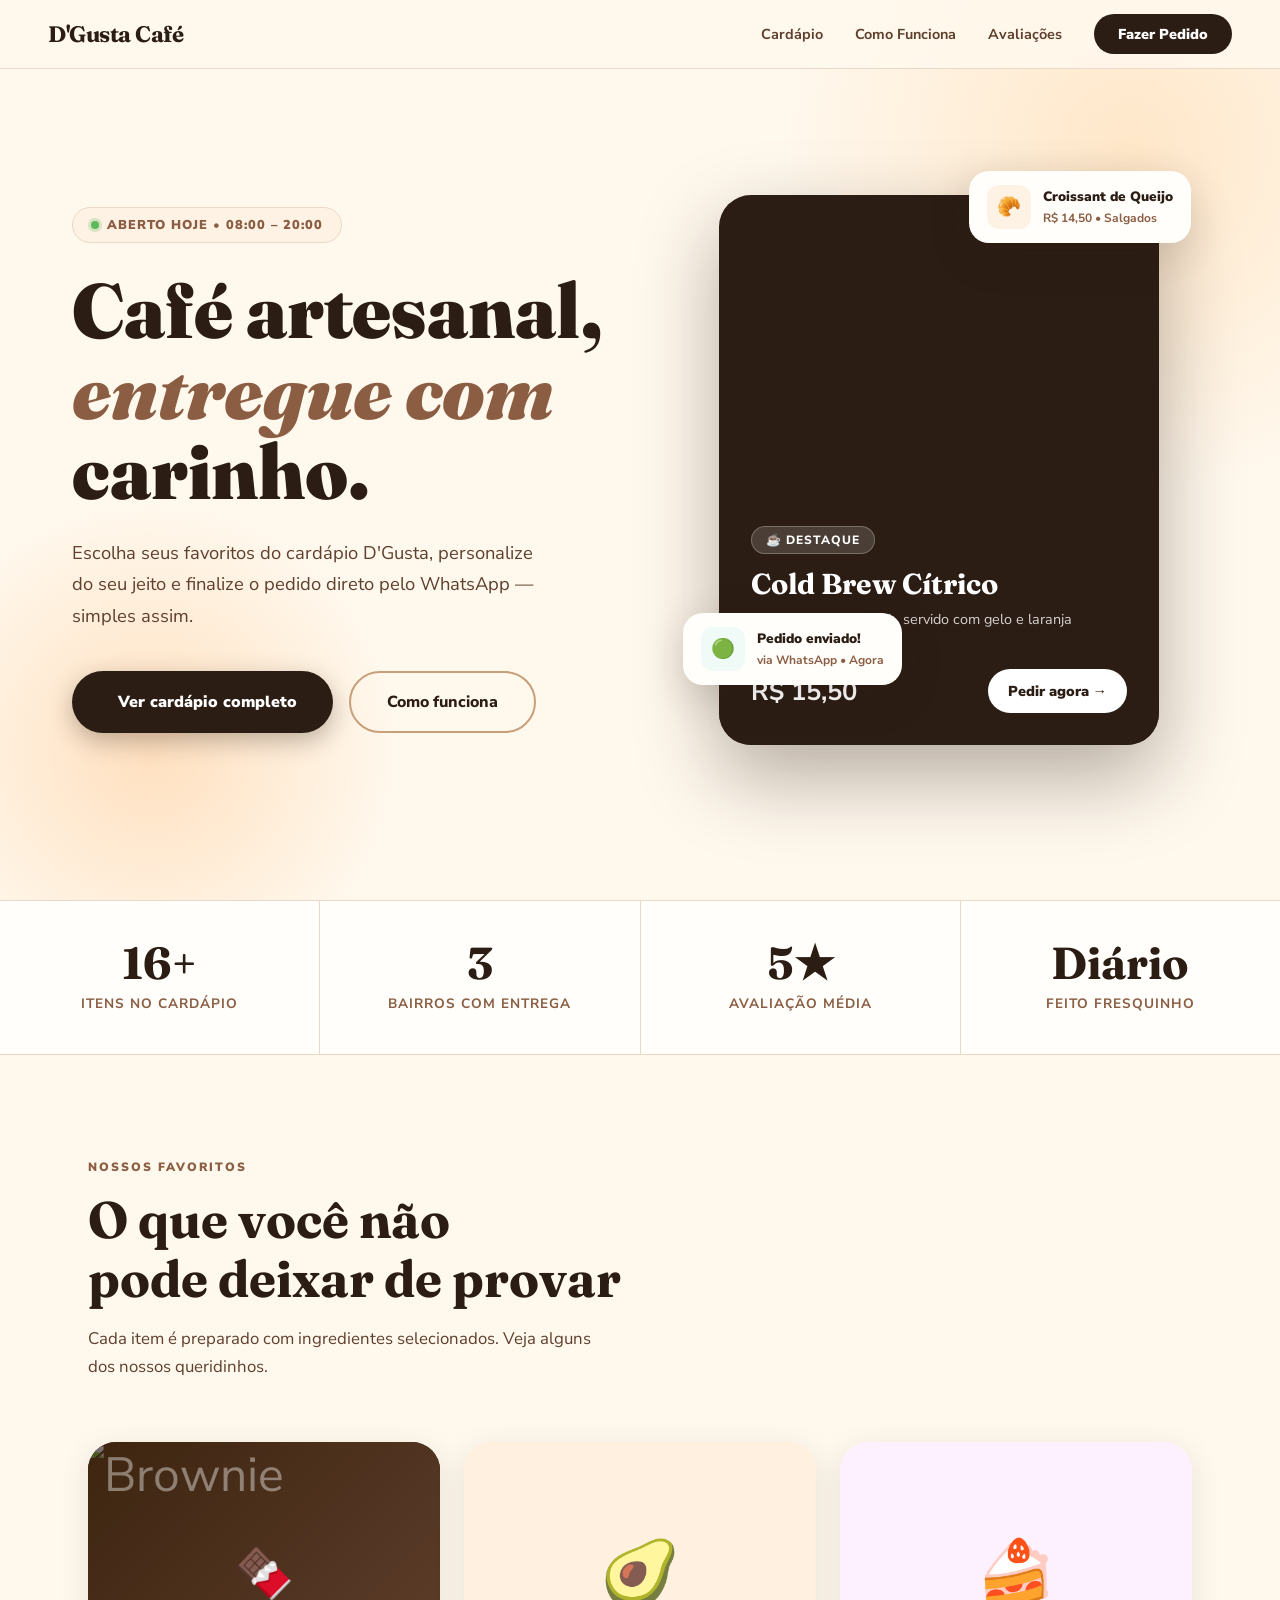
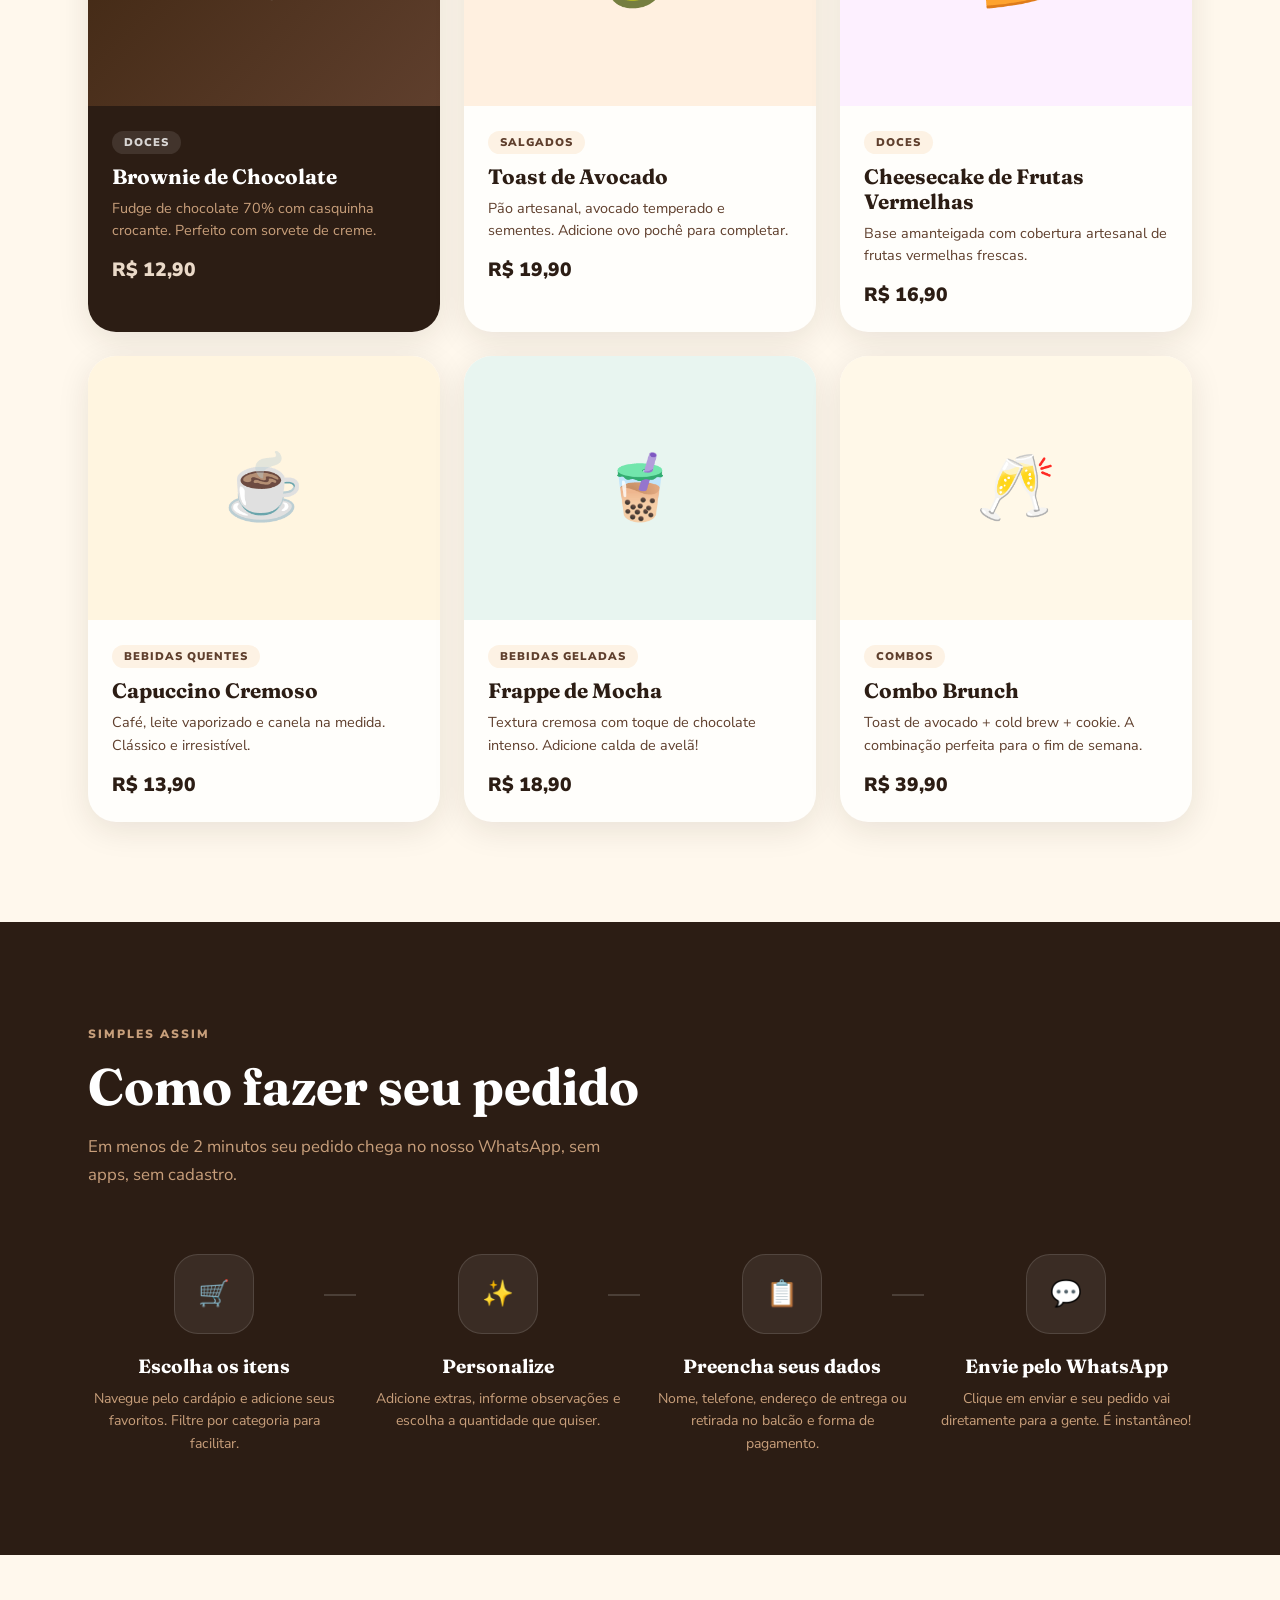
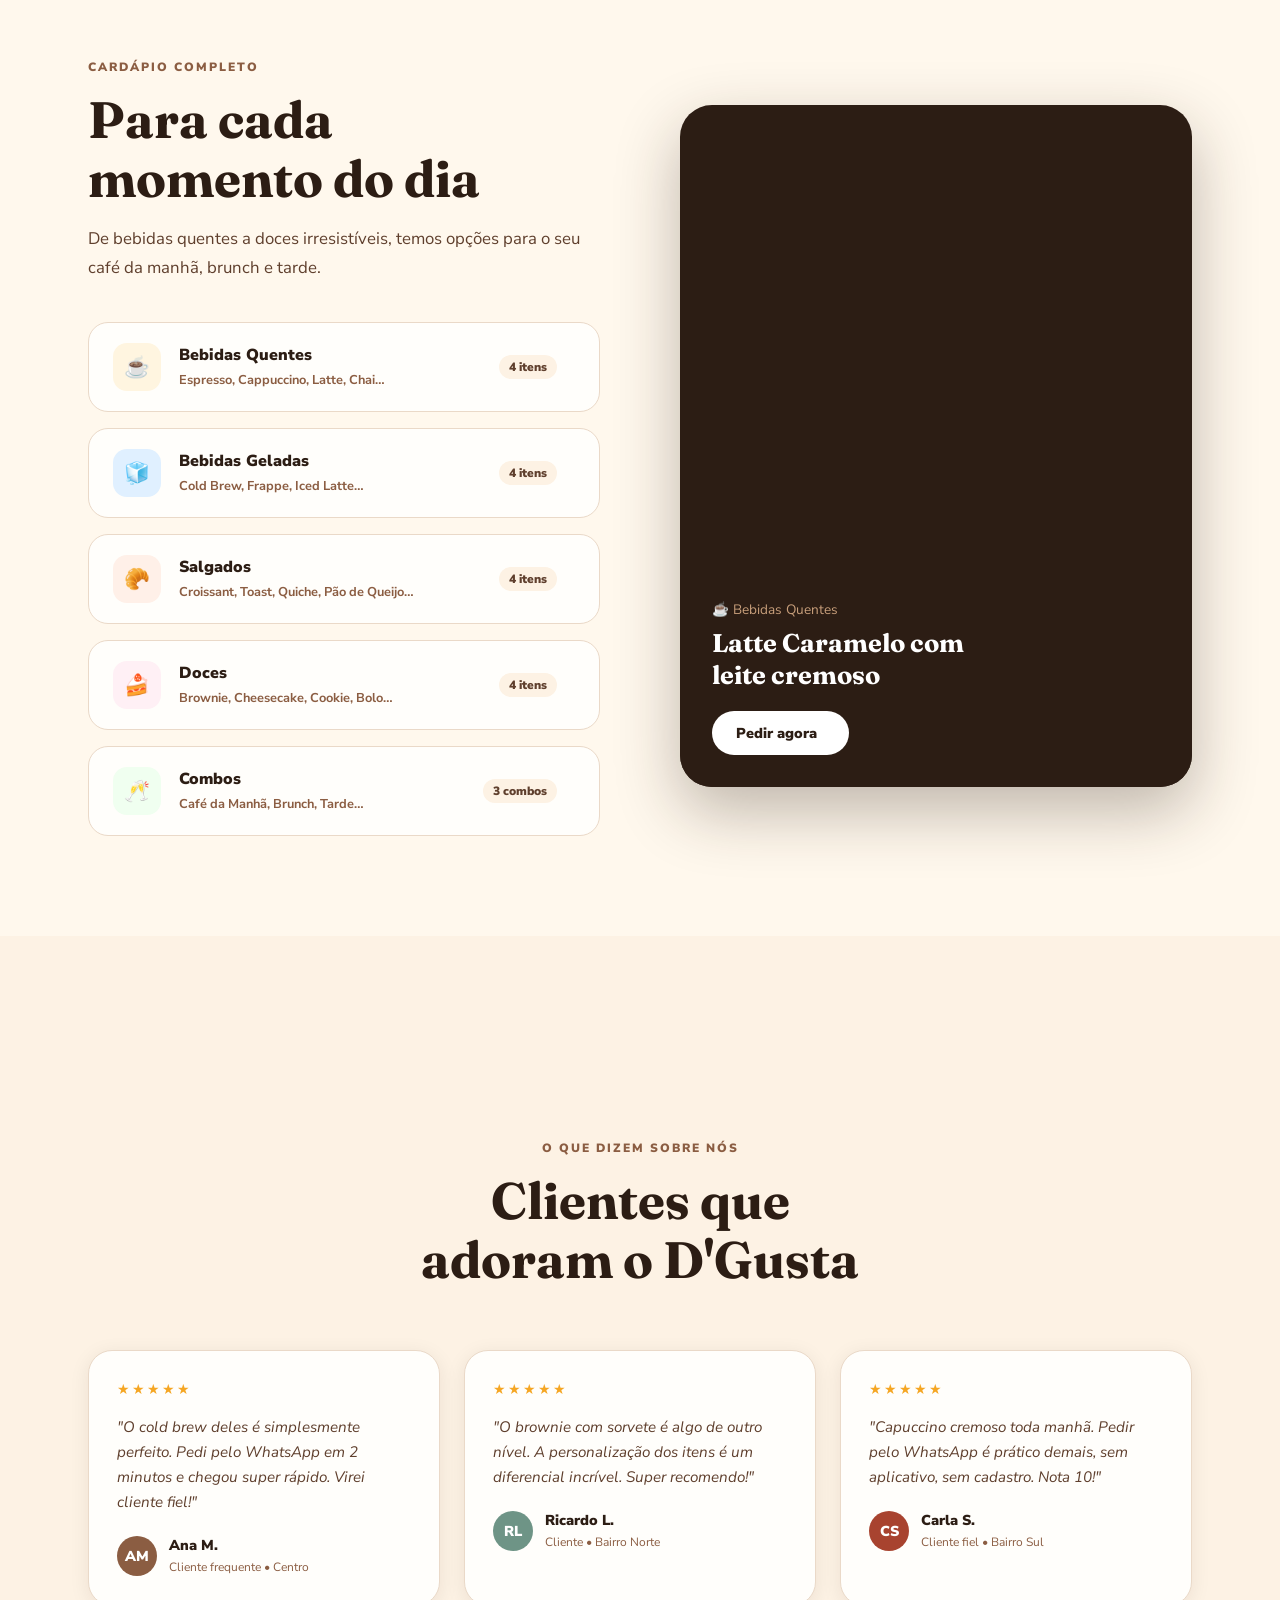
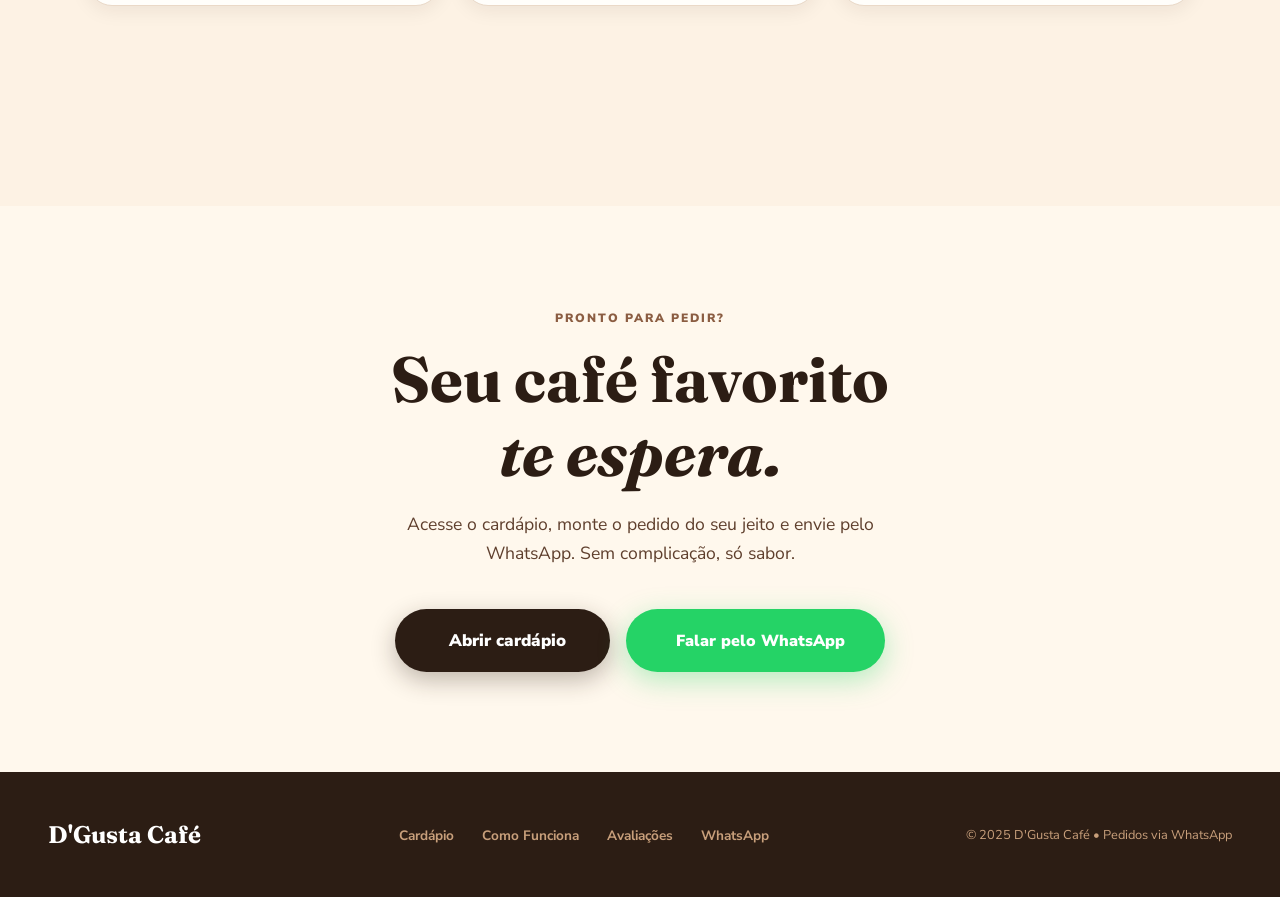
==== landing.html @ 2b7294e0 "Landing Page e melhoria dos scripts" ====
<!DOCTYPE html>
<html lang="pt-BR">
<head>
  <meta charset="UTF-8" />
  <meta name="viewport" content="width=device-width, initial-scale=1.0" />
  <title>D'Gusta Café | Artesanal & Apaixonado</title>
  <link rel="preconnect" href="https://fonts.googleapis.com" />
  <link rel="preconnect" href="https://fonts.gstatic.com" crossorigin />
  <link href="https://fonts.googleapis.com/css2?family=Fraunces:ital,opsz,wght@0,9..144,300;0,9..144,700;0,9..144,900;1,9..144,300;1,9..144,600&family=Nunito+Sans:wght@300;400;700;900&display=swap" rel="stylesheet" />
  <script src="https://kit.fontawesome.com/02f69001e4.js" crossorigin="anonymous"></script>
  <link rel="stylesheet" href="./assets/styles/landing.css" />
</head>
<body>

  <!-- NAV -->
  <nav>
    <a href="#" class="nav-logo">D'Gusta Café</a>
    <ul class="nav-links">
      <li><a href="#menu">Cardápio</a></li>
      <li><a href="#como-funciona">Como Funciona</a></li>
      <li><a href="#depoimentos">Avaliações</a></li>
      <li><a href="index.html" class="nav-cta">Fazer Pedido</a></li>
    </ul>
  </nav>

  <!-- HERO -->
  <section class="hero">
    <div class="hero-text">
      <div class="hero-badge">Aberto hoje • 08:00 – 20:00</div>
      <h1>Café artesanal,<br><em>entregue com</em><br>carinho.</h1>
      <p class="hero-sub">Escolha seus favoritos do cardápio D'Gusta, personalize do seu jeito e finalize o pedido direto pelo WhatsApp — simples assim.</p>
      <div class="hero-btns">
        <a href="index.html" class="btn-primary">
          <i class="fa-solid fa-utensils"></i> Ver cardápio completo
        </a>
        <a href="#como-funciona" class="btn-secondary">Como funciona</a>
      </div>
    </div>

    <div class="hero-visual">
      <div class="hero-card-stack">
        <div class="hero-main-card">
          <div class="hero-card-info">
            <span class="tag">☕ Destaque</span>
            <h3>Cold Brew Cítrico</h3>
            <p>Extraído a frio por 16h, servido com gelo e laranja desidratada.</p>
            <div class="hero-card-price">
              <strong>R$ 15,50</strong>
              <a href="index.html">Pedir agora →</a>
            </div>
          </div>
        </div>

        <div class="float-card">
          <div class="float-icon" style="background:#fdf2e4;">🥐</div>
          <div class="float-text">
            <strong>Croissant de Queijo</strong>
            <span>R$ 14,50 • Salgados</span>
          </div>
        </div>

        <div class="float-card">
          <div class="float-icon" style="background:#f0faf6;">🟢</div>
          <div class="float-text">
            <strong>Pedido enviado!</strong>
            <span>via WhatsApp • Agora</span>
          </div>
        </div>
      </div>
    </div>
  </section>

  <!-- STATS -->
  <div class="stats">
    <div class="stat reveal">
      <strong>16+</strong>
      <span>Itens no cardápio</span>
    </div>
    <div class="stat reveal" style="transition-delay:.1s">
      <strong>3</strong>
      <span>Bairros com entrega</span>
    </div>
    <div class="stat reveal" style="transition-delay:.2s">
      <strong>5★</strong>
      <span>Avaliação média</span>
    </div>
    <div class="stat reveal" style="transition-delay:.3s">
      <strong>Diário</strong>
      <span>Feito fresquinho</span>
    </div>
  </div>

  <!-- DESTAQUES DO CARDÁPIO -->
  <section id="menu">
    <div class="section">
      <div class="reveal">
        <span class="section-label">Nossos favoritos</span>
        <h2 class="section-title">O que você não<br>pode deixar de provar</h2>
        <p class="section-sub">Cada item é preparado com ingredientes selecionados. Veja alguns dos nossos queridinhos.</p>
      </div>

      <div class="highlights-grid">
        <div class="highlight-card featured reveal">
          <div class="highlight-img-placeholder" style="background: linear-gradient(135deg, #3d2510, #5f3f2d);">
            <img src="https://images.unsplash.com/photo-1572286258217-215cf8e2320d?w=400&q=80" alt="Brownie" style="width:100%;height:100%;object-fit:cover;position:absolute;inset:0;opacity:0.4;" />
            🍫
          </div>
          <div class="highlight-body">
            <span class="highlight-tag">Doces</span>
            <h3>Brownie de Chocolate</h3>
            <p>Fudge de chocolate 70% com casquinha crocante. Perfeito com sorvete de creme.</p>
            <span class="highlight-price">R$ 12,90</span>
          </div>
        </div>

        <div class="highlight-card reveal" style="transition-delay:.1s">
          <div class="highlight-img-placeholder" style="background:#fff0e0; font-size:4rem;">🥑</div>
          <div class="highlight-body">
            <span class="highlight-tag">Salgados</span>
            <h3>Toast de Avocado</h3>
            <p>Pão artesanal, avocado temperado e sementes. Adicione ovo pochê para completar.</p>
            <span class="highlight-price">R$ 19,90</span>
          </div>
        </div>

        <div class="highlight-card reveal" style="transition-delay:.2s">
          <div class="highlight-img-placeholder" style="background:#fdf0ff; font-size:4rem;">🍰</div>
          <div class="highlight-body">
            <span class="highlight-tag">Doces</span>
            <h3>Cheesecake de Frutas Vermelhas</h3>
            <p>Base amanteigada com cobertura artesanal de frutas vermelhas frescas.</p>
            <span class="highlight-price">R$ 16,90</span>
          </div>
        </div>

        <div class="highlight-card reveal" style="transition-delay:.1s">
          <div class="highlight-img-placeholder" style="background:#fff5e0; font-size:4rem;">☕</div>
          <div class="highlight-body">
            <span class="highlight-tag">Bebidas Quentes</span>
            <h3>Capuccino Cremoso</h3>
            <p>Café, leite vaporizado e canela na medida. Clássico e irresistível.</p>
            <span class="highlight-price">R$ 13,90</span>
          </div>
        </div>

        <div class="highlight-card reveal" style="transition-delay:.2s">
          <div class="highlight-img-placeholder" style="background:#e8f5f0; font-size:4rem;">🧋</div>
          <div class="highlight-body">
            <span class="highlight-tag">Bebidas Geladas</span>
            <h3>Frappe de Mocha</h3>
            <p>Textura cremosa com toque de chocolate intenso. Adicione calda de avelã!</p>
            <span class="highlight-price">R$ 18,90</span>
          </div>
        </div>

        <div class="highlight-card reveal" style="transition-delay:.3s">
          <div class="highlight-img-placeholder" style="background:#fff8e8; font-size:4rem;">🥂</div>
          <div class="highlight-body">
            <span class="highlight-tag">Combos</span>
            <h3>Combo Brunch</h3>
            <p>Toast de avocado + cold brew + cookie. A combinação perfeita para o fim de semana.</p>
            <span class="highlight-price">R$ 39,90</span>
          </div>
        </div>
      </div>
    </div>
  </section>

  <!-- COMO FUNCIONA -->
  <section class="how-section" id="como-funciona">
    <div class="how-inner">
      <div class="reveal">
        <span class="section-label">Simples assim</span>
        <h2 class="section-title">Como fazer seu pedido</h2>
        <p class="section-sub">Em menos de 2 minutos seu pedido chega no nosso WhatsApp, sem apps, sem cadastro.</p>
      </div>

      <div class="steps">
        <div class="step reveal">
          <div class="step-num">🛒</div>
          <h4>Escolha os itens</h4>
          <p>Navegue pelo cardápio e adicione seus favoritos. Filtre por categoria para facilitar.</p>
        </div>
        <div class="step reveal" style="transition-delay:.1s">
          <div class="step-num">✨</div>
          <h4>Personalize</h4>
          <p>Adicione extras, informe observações e escolha a quantidade que quiser.</p>
        </div>
        <div class="step reveal" style="transition-delay:.2s">
          <div class="step-num">📋</div>
          <h4>Preencha seus dados</h4>
          <p>Nome, telefone, endereço de entrega ou retirada no balcão e forma de pagamento.</p>
        </div>
        <div class="step reveal" style="transition-delay:.3s">
          <div class="step-num">💬</div>
          <h4>Envie pelo WhatsApp</h4>
          <p>Clique em enviar e seu pedido vai diretamente para a gente. É instantâneo!</p>
        </div>
      </div>
    </div>
  </section>

  <!-- CARDÁPIO CATEGORIAS -->
  <section>
    <div class="section" style="padding-bottom: 100px;">
      <div style="display:grid; grid-template-columns:1fr 1fr; gap:80px; align-items:center;">
        <div class="reveal">
          <span class="section-label">Cardápio completo</span>
          <h2 class="section-title">Para cada<br>momento do dia</h2>
          <p class="section-sub">De bebidas quentes a doces irresistíveis, temos opções para o seu café da manhã, brunch e tarde.</p>

          <div class="menu-categories" style="margin-top:40px;">
            <a href="index.html" class="menu-cat-item">
              <div class="cat-icon" style="background:#fff5e0;">☕</div>
              <div class="cat-info">
                <strong>Bebidas Quentes</strong>
                <span>Espresso, Cappuccino, Latte, Chai…</span>
              </div>
              <span class="cat-count">4 itens</span>
              <i class="fa-solid fa-arrow-right cat-arrow"></i>
            </a>
            <a href="index.html" class="menu-cat-item">
              <div class="cat-icon" style="background:#e0f0ff;">🧊</div>
              <div class="cat-info">
                <strong>Bebidas Geladas</strong>
                <span>Cold Brew, Frappe, Iced Latte…</span>
              </div>
              <span class="cat-count">4 itens</span>
              <i class="fa-solid fa-arrow-right cat-arrow"></i>
            </a>
            <a href="index.html" class="menu-cat-item">
              <div class="cat-icon" style="background:#fff0e8;">🥐</div>
              <div class="cat-info">
                <strong>Salgados</strong>
                <span>Croissant, Toast, Quiche, Pão de Queijo…</span>
              </div>
              <span class="cat-count">4 itens</span>
              <i class="fa-solid fa-arrow-right cat-arrow"></i>
            </a>
            <a href="index.html" class="menu-cat-item">
              <div class="cat-icon" style="background:#fff0f5;">🍰</div>
              <div class="cat-info">
                <strong>Doces</strong>
                <span>Brownie, Cheesecake, Cookie, Bolo…</span>
              </div>
              <span class="cat-count">4 itens</span>
              <i class="fa-solid fa-arrow-right cat-arrow"></i>
            </a>
            <a href="index.html" class="menu-cat-item">
              <div class="cat-icon" style="background:#f0fff0;">🥂</div>
              <div class="cat-info">
                <strong>Combos</strong>
                <span>Café da Manhã, Brunch, Tarde…</span>
              </div>
              <span class="cat-count">3 combos</span>
              <i class="fa-solid fa-arrow-right cat-arrow"></i>
            </a>
          </div>
        </div>

        <div class="menu-visual reveal" style="transition-delay:.2s">
          <div class="menu-big-card">
            <div class="menu-big-card-text">
              <p>☕ Bebidas Quentes</p>
              <h3>Latte Caramelo com<br>leite cremoso</h3>
              <a href="index.html">Pedir agora <i class="fa-solid fa-arrow-right"></i></a>
            </div>
          </div>
        </div>
      </div>
    </div>
  </section>

  <!-- DEPOIMENTOS -->
  <section class="testimonials-bg" id="depoimentos">
    <div class="section" style="padding-top:100px; padding-bottom:100px;">
      <div class="reveal" style="text-align:center; max-width:600px; margin:0 auto;">
        <span class="section-label">O que dizem sobre nós</span>
        <h2 class="section-title">Clientes que<br>adoram o D'Gusta</h2>
      </div>

      <div class="testimonials-grid" style="margin-top:60px;">
        <div class="testimonial-card reveal">
          <div class="stars">★★★★★</div>
          <p>"O cold brew deles é simplesmente perfeito. Pedi pelo WhatsApp em 2 minutos e chegou super rápido. Virei cliente fiel!"</p>
          <div class="testimonial-author">
            <div class="author-avatar" style="background: var(--c500);">AM</div>
            <div class="author-info">
              <strong>Ana M.</strong>
              <span>Cliente frequente • Centro</span>
            </div>
          </div>
        </div>

        <div class="testimonial-card reveal" style="transition-delay:.1s">
          <div class="stars">★★★★★</div>
          <p>"O brownie com sorvete é algo de outro nível. A personalização dos itens é um diferencial incrível. Super recomendo!"</p>
          <div class="testimonial-author">
            <div class="author-avatar" style="background: var(--mint);">RL</div>
            <div class="author-info">
              <strong>Ricardo L.</strong>
              <span>Cliente • Bairro Norte</span>
            </div>
          </div>
        </div>

        <div class="testimonial-card reveal" style="transition-delay:.2s">
          <div class="stars">★★★★★</div>
          <p>"Capuccino cremoso toda manhã. Pedir pelo WhatsApp é prático demais, sem aplicativo, sem cadastro. Nota 10!"</p>
          <div class="testimonial-author">
            <div class="author-avatar" style="background: #a8432f;">CS</div>
            <div class="author-info">
              <strong>Carla S.</strong>
              <span>Cliente fiel • Bairro Sul</span>
            </div>
          </div>
        </div>
      </div>
    </div>
  </section>

  <!-- CTA FINAL -->
  <section>
    <div class="cta-section reveal">
      <span class="section-label">Pronto para pedir?</span>
      <h2 class="section-title">Seu café favorito<br><em>te espera.</em></h2>
      <p>Acesse o cardápio, monte o pedido do seu jeito e envie pelo WhatsApp. Sem complicação, só sabor.</p>
      <div class="cta-btns">
        <a href="index.html" class="btn-primary" style="font-size:1.05rem; padding:20px 44px;">
          <i class="fa-solid fa-utensils"></i> Abrir cardápio
        </a>
        <a href="https://wa.me/5518996694585" target="_blank" class="btn-whatsapp">
          <i class="fa-brands fa-whatsapp"></i> Falar pelo WhatsApp
        </a>
      </div>
    </div>
  </section>

  <!-- FOOTER -->
  <footer>
    <div class="footer-logo">D'Gusta Café</div>
    <ul class="footer-links">
      <li><a href="index.html">Cardápio</a></li>
      <li><a href="#como-funciona">Como Funciona</a></li>
      <li><a href="#depoimentos">Avaliações</a></li>
      <li><a href="https://wa.me/5518996694585">WhatsApp</a></li>
    </ul>
    <p class="footer-copy">© 2025 D'Gusta Café • Pedidos via WhatsApp</p>
  </footer>
  <script src="./assets/scripts/landing.js"></script>
</body>
</html>
---- assets/styles/landing.css ----
:root {
      --bg: #fff8ed;
      --paper: #fffefb;
      --c900: #2c1d14;
      --c700: #5f3f2d;
      --c500: #8b5d42;
      --c300: #c89f7b;
      --c100: #f5e8d6;
      --mint: #6e9486;
      --line: #ead9c8;
      --cream: #fdf2e4;
    }

    *, *::before, *::after { margin: 0; padding: 0; box-sizing: border-box; }

    html { scroll-behavior: smooth; }

    body {
      font-family: 'Nunito Sans', sans-serif;
      background: var(--bg);
      color: var(--c900);
      overflow-x: hidden;
    }

    /* ── NAV ── */
    nav {
      position: fixed;
      top: 0; left: 0; right: 0;
      z-index: 100;
      display: flex;
      align-items: center;
      justify-content: space-between;
      padding: 20px 48px;
      background: rgba(255,248,237,0.85);
      backdrop-filter: blur(12px);
      border-bottom: 1px solid var(--line);
    }

    .nav-logo {
      font-family: 'Fraunces', serif;
      font-size: 1.4rem;
      font-weight: 700;
      color: var(--c900);
      text-decoration: none;
      letter-spacing: -0.5px;
    }

    .nav-links {
      display: flex;
      gap: 32px;
      list-style: none;
    }

    .nav-links a {
      text-decoration: none;
      font-size: 0.9rem;
      font-weight: 700;
      color: var(--c700);
      transition: color 0.2s;
    }

    .nav-links a:hover { color: var(--c900); }

    .nav-cta {
      background: var(--c900);
      color: #fff !important;
      padding: 10px 24px;
      border-radius: 100px;
      font-weight: 900 !important;
      transition: transform 0.2s, background 0.2s !important;
    }

    .nav-cta:hover { background: var(--c700) !important; transform: translateY(-2px); }

    /* ── HERO ── */
    .hero {
      min-height: 100vh;
      display: grid;
      grid-template-columns: 1fr 1fr;
      align-items: center;
      padding: 120px 72px 80px;
      gap: 60px;
      position: relative;
      overflow: hidden;
    }

    .hero::before {
      content: '';
      position: absolute;
      top: -200px; right: -200px;
      width: 700px; height: 700px;
      background: radial-gradient(circle, #ffe7c9 0%, transparent 70%);
      pointer-events: none;
    }

    .hero::after {
      content: '';
      position: absolute;
      bottom: -100px; left: -100px;
      width: 500px; height: 500px;
      background: radial-gradient(circle, #ffe0bf 0%, transparent 70%);
      pointer-events: none;
    }

    .hero-text { position: relative; z-index: 2; }

    .hero-badge {
      display: inline-flex;
      align-items: center;
      gap: 8px;
      padding: 8px 18px;
      background: var(--cream);
      border: 1px solid var(--line);
      border-radius: 100px;
      font-size: 0.8rem;
      font-weight: 900;
      text-transform: uppercase;
      letter-spacing: 1px;
      color: var(--c500);
      margin-bottom: 28px;
      animation: fadeUp 0.8s ease backwards;
    }

    .hero-badge::before {
      content: '';
      width: 8px; height: 8px;
      border-radius: 50%;
      background: #5cb85c;
      box-shadow: 0 0 0 3px rgba(92,184,92,0.25);
    }

    .hero h1 {
      font-family: 'Fraunces', serif;
      font-size: clamp(3rem, 6vw, 5.5rem);
      line-height: 1.05;
      font-weight: 900;
      margin-bottom: 24px;
      animation: fadeUp 0.8s ease 0.1s backwards;
    }

    .hero h1 em {
      font-style: italic;
      color: var(--c500);
    }

    .hero-sub {
      font-size: 1.15rem;
      color: var(--c700);
      line-height: 1.7;
      max-width: 480px;
      margin-bottom: 40px;
      font-weight: 400;
      animation: fadeUp 0.8s ease 0.2s backwards;
    }

    .hero-btns {
      display: flex;
      gap: 16px;
      flex-wrap: wrap;
      animation: fadeUp 0.8s ease 0.3s backwards;
    }

    .btn-primary {
      display: inline-flex;
      align-items: center;
      gap: 10px;
      padding: 18px 36px;
      background: var(--c900);
      color: #fff;
      text-decoration: none;
      border-radius: 100px;
      font-weight: 900;
      font-size: 1rem;
      transition: transform 0.3s, box-shadow 0.3s;
      box-shadow: 0 8px 24px rgba(44,29,20,0.3);
    }

    .btn-primary:hover { transform: translateY(-4px); box-shadow: 0 16px 36px rgba(44,29,20,0.25); }

    .btn-secondary {
      display: inline-flex;
      align-items: center;
      gap: 10px;
      padding: 18px 36px;
      background: transparent;
      color: var(--c900);
      text-decoration: none;
      border-radius: 100px;
      font-weight: 800;
      font-size: 1rem;
      border: 2px solid var(--c300);
      transition: all 0.3s;
    }

    .btn-secondary:hover { border-color: var(--c900); background: var(--cream); }

    /* hero visual */
    .hero-visual {
      position: relative;
      z-index: 2;
      animation: fadeUp 0.8s ease 0.2s backwards;
    }

    .hero-card-stack {
      position: relative;
      width: 100%;
      max-width: 440px;
      margin: 0 auto;
    }

    .hero-main-card {
      background: var(--c900);
      border-radius: 32px;
      overflow: hidden;
      aspect-ratio: 4/5;
      display: flex;
      flex-direction: column;
      justify-content: flex-end;
      padding: 32px;
      box-shadow: 0 32px 80px rgba(44,29,20,0.35);
      position: relative;
    }

    .hero-main-card::before {
      content: '';
      position: absolute;
      inset: 0;
      background: url('https://images.unsplash.com/photo-1495474472287-4d71bcdd2085?w=600&q=80') center/cover;
      opacity: 0.55;
    }

    .hero-main-card::after {
      content: '';
      position: absolute;
      inset: 0;
      background: linear-gradient(to top, rgba(44,29,20,0.95) 0%, transparent 50%);
    }

    .hero-card-info {
      position: relative;
      z-index: 2;
      color: #fff;
    }

    .hero-card-info .tag {
      display: inline-block;
      padding: 5px 14px;
      background: rgba(255,255,255,0.15);
      border: 1px solid rgba(255,255,255,0.25);
      border-radius: 100px;
      font-size: 0.75rem;
      font-weight: 800;
      letter-spacing: 1px;
      text-transform: uppercase;
      margin-bottom: 12px;
    }

    .hero-card-info h3 {
      font-family: 'Fraunces', serif;
      font-size: 1.8rem;
      margin-bottom: 8px;
    }

    .hero-card-info p {
      font-size: 0.9rem;
      opacity: 0.8;
      margin-bottom: 20px;
    }

    .hero-card-price {
      display: flex;
      align-items: center;
      justify-content: space-between;
    }

    .hero-card-price strong { font-size: 1.6rem; }

    .hero-card-price a {
      display: inline-flex;
      align-items: center;
      gap: 8px;
      background: #fff;
      color: var(--c900);
      padding: 12px 20px;
      border-radius: 100px;
      text-decoration: none;
      font-weight: 900;
      font-size: 0.9rem;
    }

    /* floating mini cards */
    .float-card {
      position: absolute;
      background: var(--paper);
      border-radius: 20px;
      padding: 14px 18px;
      box-shadow: 0 12px 40px rgba(44,29,20,0.18);
      display: flex;
      align-items: center;
      gap: 12px;
      animation: float 4s ease-in-out infinite;
      z-index: 3;
    }

    .float-card:nth-child(2) {
      top: -24px; right: -32px;
      animation-delay: -2s;
    }

    .float-card:nth-child(3) {
      bottom: 60px; left: -36px;
      animation-delay: -1s;
    }

    .float-icon {
      width: 44px; height: 44px;
      border-radius: 12px;
      display: flex; align-items: center; justify-content: center;
      font-size: 1.2rem;
    }

    .float-text strong {
      display: block;
      font-size: 0.85rem;
      font-weight: 900;
    }

    .float-text span {
      font-size: 0.75rem;
      color: var(--c500);
      font-weight: 700;
    }

    /* ── STATS ── */
    .stats {
      display: flex;
      justify-content: center;
      gap: 0;
      border-top: 1px solid var(--line);
      border-bottom: 1px solid var(--line);
      background: var(--paper);
    }

    .stat {
      flex: 1;
      text-align: center;
      padding: 40px 24px;
      border-right: 1px solid var(--line);
    }

    .stat:last-child { border-right: none; }

    .stat strong {
      display: block;
      font-family: 'Fraunces', serif;
      font-size: 2.8rem;
      font-weight: 700;
      color: var(--c900);
      line-height: 1;
      margin-bottom: 6px;
    }

    .stat span {
      font-size: 0.85rem;
      font-weight: 700;
      color: var(--c500);
      text-transform: uppercase;
      letter-spacing: 1px;
    }

    /* ── SECTION WRAPPER ── */
    .section {
      max-width: 1200px;
      margin: 0 auto;
      padding: 100px 48px;
    }

    .section-label {
      display: inline-block;
      font-size: 0.75rem;
      font-weight: 900;
      text-transform: uppercase;
      letter-spacing: 2px;
      color: var(--c500);
      margin-bottom: 16px;
    }

    .section-title {
      font-family: 'Fraunces', serif;
      font-size: clamp(2rem, 4vw, 3.2rem);
      line-height: 1.15;
      margin-bottom: 16px;
    }

    .section-sub {
      font-size: 1.05rem;
      color: var(--c700);
      line-height: 1.7;
      max-width: 520px;
    }

    /* ── DESTAQUES ── */
    .highlights-grid {
      display: grid;
      grid-template-columns: repeat(3, 1fr);
      gap: 24px;
      margin-top: 60px;
    }

    .highlight-card {
      background: var(--paper);
      border-radius: 28px;
      overflow: hidden;
      box-shadow: 0 8px 32px rgba(44,29,20,0.1);
      transition: transform 0.35s ease, box-shadow 0.35s ease;
      position: relative;
    }

    .highlight-card:hover {
      transform: translateY(-10px);
      box-shadow: 0 24px 60px rgba(44,29,20,0.18);
    }

    .highlight-img {
      width: 100%;
      aspect-ratio: 4/3;
      object-fit: cover;
      display: block;
    }

    .highlight-img-placeholder {
      width: 100%;
      aspect-ratio: 4/3;
      display: flex;
      align-items: center;
      justify-content: center;
      font-size: 3rem;
    }

    .highlight-body {
      padding: 24px;
    }

    .highlight-tag {
      display: inline-block;
      padding: 4px 12px;
      background: var(--cream);
      color: var(--c700);
      border-radius: 100px;
      font-size: 0.7rem;
      font-weight: 900;
      text-transform: uppercase;
      letter-spacing: 1px;
      margin-bottom: 10px;
    }

    .highlight-card h3 {
      font-family: 'Fraunces', serif;
      font-size: 1.3rem;
      margin-bottom: 8px;
    }

    .highlight-card p {
      font-size: 0.9rem;
      color: var(--c700);
      line-height: 1.55;
      margin-bottom: 16px;
    }

    .highlight-price {
      font-size: 1.2rem;
      font-weight: 900;
      color: var(--c900);
    }

    .highlight-card.featured {
      grid-column: span 1;
      background: var(--c900);
      color: #fff;
    }

    .highlight-card.featured .highlight-tag {
      background: rgba(255,255,255,0.1);
      color: rgba(255,255,255,0.8);
    }

    .highlight-card.featured h3 { color: #fff; }
    .highlight-card.featured p { color: var(--c300); }
    .highlight-card.featured .highlight-price { color: #ead9c8; }

    /* ── COMO FUNCIONA ── */
    .how-section {
      background: var(--c900);
      color: #fff;
      padding: 100px 0;
    }

    .how-inner {
      max-width: 1200px;
      margin: 0 auto;
      padding: 0 48px;
    }

    .how-section .section-label { color: var(--c300); }
    .how-section .section-title { color: #fff; }
    .how-section .section-sub { color: var(--c300); }

    .steps {
      display: grid;
      grid-template-columns: repeat(4, 1fr);
      gap: 32px;
      margin-top: 64px;
    }

    .step {
      text-align: center;
      position: relative;
    }

    .step:not(:last-child)::after {
      content: '';
      position: absolute;
      top: 40px;
      right: -16px;
      width: 32px;
      height: 2px;
      background: rgba(255,255,255,0.15);
    }

    .step-num {
      width: 80px; height: 80px;
      border-radius: 24px;
      background: rgba(255,255,255,0.07);
      border: 1px solid rgba(255,255,255,0.12);
      display: flex;
      align-items: center;
      justify-content: center;
      font-size: 1.6rem;
      margin: 0 auto 20px;
    }

    .step h4 {
      font-family: 'Fraunces', serif;
      font-size: 1.2rem;
      margin-bottom: 10px;
      font-weight: 700;
    }

    .step p {
      font-size: 0.88rem;
      color: var(--c300);
      line-height: 1.6;
    }

    /* ── CARDÁPIO PREVIEW ── */
    .menu-preview {
      display: grid;
      grid-template-columns: 1fr 1fr;
      gap: 48px;
      align-items: center;
      margin-top: 0;
    }

    .menu-categories {
      display: flex;
      flex-direction: column;
      gap: 16px;
    }

    .menu-cat-item {
      display: flex;
      align-items: center;
      gap: 18px;
      padding: 20px 24px;
      background: var(--paper);
      border-radius: 20px;
      border: 1px solid var(--line);
      cursor: pointer;
      transition: all 0.25s ease;
      text-decoration: none;
      color: var(--c900);
    }

    .menu-cat-item:hover {
      background: var(--c900);
      color: #fff;
      border-color: var(--c900);
      transform: translateX(6px);
    }

    .menu-cat-item:hover .cat-arrow { color: #fff; opacity: 0.6; }
    .menu-cat-item:hover .cat-count { background: rgba(255,255,255,0.12); color: #fff; }

    .cat-icon {
      width: 48px; height: 48px;
      border-radius: 14px;
      display: flex; align-items: center; justify-content: center;
      font-size: 1.3rem;
      flex-shrink: 0;
    }

    .cat-info { flex: 1; }

    .cat-info strong {
      display: block;
      font-weight: 900;
      font-size: 1rem;
      margin-bottom: 2px;
    }

    .cat-info span {
      font-size: 0.8rem;
      color: var(--c500);
      font-weight: 700;
    }

    .menu-cat-item:hover .cat-info span { color: var(--c300); }

    .cat-count {
      font-size: 0.75rem;
      font-weight: 900;
      color: var(--c700);
      background: var(--cream);
      padding: 4px 10px;
      border-radius: 100px;
    }

    .cat-arrow {
      color: var(--c300);
      font-size: 0.8rem;
    }

    .menu-visual {
      position: relative;
    }

    .menu-big-card {
      background: var(--c900);
      border-radius: 32px;
      overflow: hidden;
      aspect-ratio: 3/4;
      position: relative;
      box-shadow: 0 24px 64px rgba(44,29,20,0.3);
    }

    .menu-big-card::before {
      content: '';
      position: absolute;
      inset: 0;
      background: url('https://images.unsplash.com/photo-1509042239860-f550ce710b93?w=600&q=80') center/cover;
      opacity: 0.5;
    }

    .menu-big-card::after {
      content: '';
      position: absolute;
      inset: 0;
      background: linear-gradient(to top, var(--c900) 0%, transparent 60%);
    }

    .menu-big-card-text {
      position: absolute;
      bottom: 32px; left: 32px; right: 32px;
      z-index: 2;
      color: #fff;
    }

    .menu-big-card-text p {
      font-size: 0.85rem;
      color: var(--c300);
      margin-bottom: 8px;
    }

    .menu-big-card-text h3 {
      font-family: 'Fraunces', serif;
      font-size: 1.6rem;
      margin-bottom: 20px;
    }

    .menu-big-card-text a {
      display: inline-flex;
      align-items: center;
      gap: 8px;
      background: #fff;
      color: var(--c900);
      padding: 12px 24px;
      border-radius: 100px;
      text-decoration: none;
      font-weight: 900;
      font-size: 0.9rem;
    }

    /* ── DEPOIMENTOS ── */
    .testimonials-bg {
      background: var(--cream);
      padding: 100px 0;
    }

    .testimonials-grid {
      display: grid;
      grid-template-columns: repeat(3, 1fr);
      gap: 24px;
      margin-top: 60px;
    }

    .testimonial-card {
      background: var(--paper);
      border-radius: 24px;
      padding: 28px;
      box-shadow: 0 4px 20px rgba(44,29,20,0.08);
      border: 1px solid var(--line);
    }

    .stars {
      color: #f5a623;
      font-size: 0.9rem;
      margin-bottom: 16px;
      letter-spacing: 2px;
    }

    .testimonial-card p {
      font-size: 0.95rem;
      line-height: 1.65;
      color: var(--c700);
      margin-bottom: 20px;
      font-style: italic;
    }

    .testimonial-author {
      display: flex;
      align-items: center;
      gap: 12px;
    }

    .author-avatar {
      width: 40px; height: 40px;
      border-radius: 50%;
      display: flex; align-items: center; justify-content: center;
      font-weight: 900;
      font-size: 0.9rem;
      color: #fff;
      flex-shrink: 0;
    }

    .author-info strong {
      display: block;
      font-size: 0.9rem;
      font-weight: 900;
    }

    .author-info span {
      font-size: 0.75rem;
      color: var(--c500);
    }

    /* ── CTA FINAL ── */
    .cta-section {
      padding: 100px 48px;
      text-align: center;
      max-width: 800px;
      margin: 0 auto;
    }

    .cta-section .section-title { font-size: clamp(2.4rem, 5vw, 4rem); }

    .cta-section p {
      font-size: 1.1rem;
      color: var(--c700);
      margin: 20px auto 40px;
      max-width: 520px;
      line-height: 1.7;
    }

    .cta-btns {
      display: flex;
      gap: 16px;
      justify-content: center;
      flex-wrap: wrap;
    }

    .btn-whatsapp {
      display: inline-flex;
      align-items: center;
      gap: 10px;
      padding: 18px 40px;
      background: #25d366;
      color: #fff;
      text-decoration: none;
      border-radius: 100px;
      font-weight: 900;
      font-size: 1rem;
      box-shadow: 0 8px 28px rgba(37,211,102,0.35);
      transition: transform 0.3s, box-shadow 0.3s;
    }

    .btn-whatsapp:hover { transform: translateY(-4px); box-shadow: 0 16px 40px rgba(37,211,102,0.3); }

    /* ── FOOTER ── */
    footer {
      background: var(--c900);
      color: var(--c300);
      padding: 48px;
      display: flex;
      align-items: center;
      justify-content: space-between;
      gap: 24px;
      flex-wrap: wrap;
    }

    .footer-logo {
      font-family: 'Fraunces', serif;
      font-size: 1.5rem;
      font-weight: 700;
      color: #fff;
    }

    .footer-links {
      display: flex;
      gap: 28px;
      list-style: none;
    }

    .footer-links a {
      color: var(--c300);
      text-decoration: none;
      font-size: 0.85rem;
      font-weight: 700;
      transition: color 0.2s;
    }

    .footer-links a:hover { color: #fff; }

    .footer-copy {
      font-size: 0.8rem;
    }

    /* ── ANIMATIONS ── */
    @keyframes fadeUp {
      from { opacity: 0; transform: translateY(28px); }
      to { opacity: 1; transform: translateY(0); }
    }

    @keyframes float {
      0%, 100% { transform: translateY(0); }
      50% { transform: translateY(-12px); }
    }

    .reveal {
      opacity: 0;
      transform: translateY(32px);
      transition: opacity 0.7s ease, transform 0.7s ease;
    }

    .reveal.visible {
      opacity: 1;
      transform: translateY(0);
    }

    /* ── RESPONSIVE ── */
    @media (max-width: 900px) {
      nav { padding: 16px 24px; }
      .nav-links { display: none; }

      .hero {
        grid-template-columns: 1fr;
        padding: 100px 24px 60px;
        gap: 48px;
      }

      .hero-visual { order: -1; }
      .hero-card-stack { max-width: 340px; }

      .stats { flex-wrap: wrap; }
      .stat { flex: 0 0 50%; border-bottom: 1px solid var(--line); }

      .section { padding: 64px 24px; }
      .how-inner { padding: 0 24px; }

      .highlights-grid { grid-template-columns: 1fr; }

      .steps { grid-template-columns: 1fr 1fr; }
      .step::after { display: none; }

      .menu-preview { grid-template-columns: 1fr; }
      .menu-visual { display: none; }

      .testimonials-grid { grid-template-columns: 1fr; }
      .cta-section { padding: 64px 24px; }
      footer { flex-direction: column; text-align: center; padding: 40px 24px; }
      .footer-links { flex-wrap: wrap; justify-content: center; }
    }
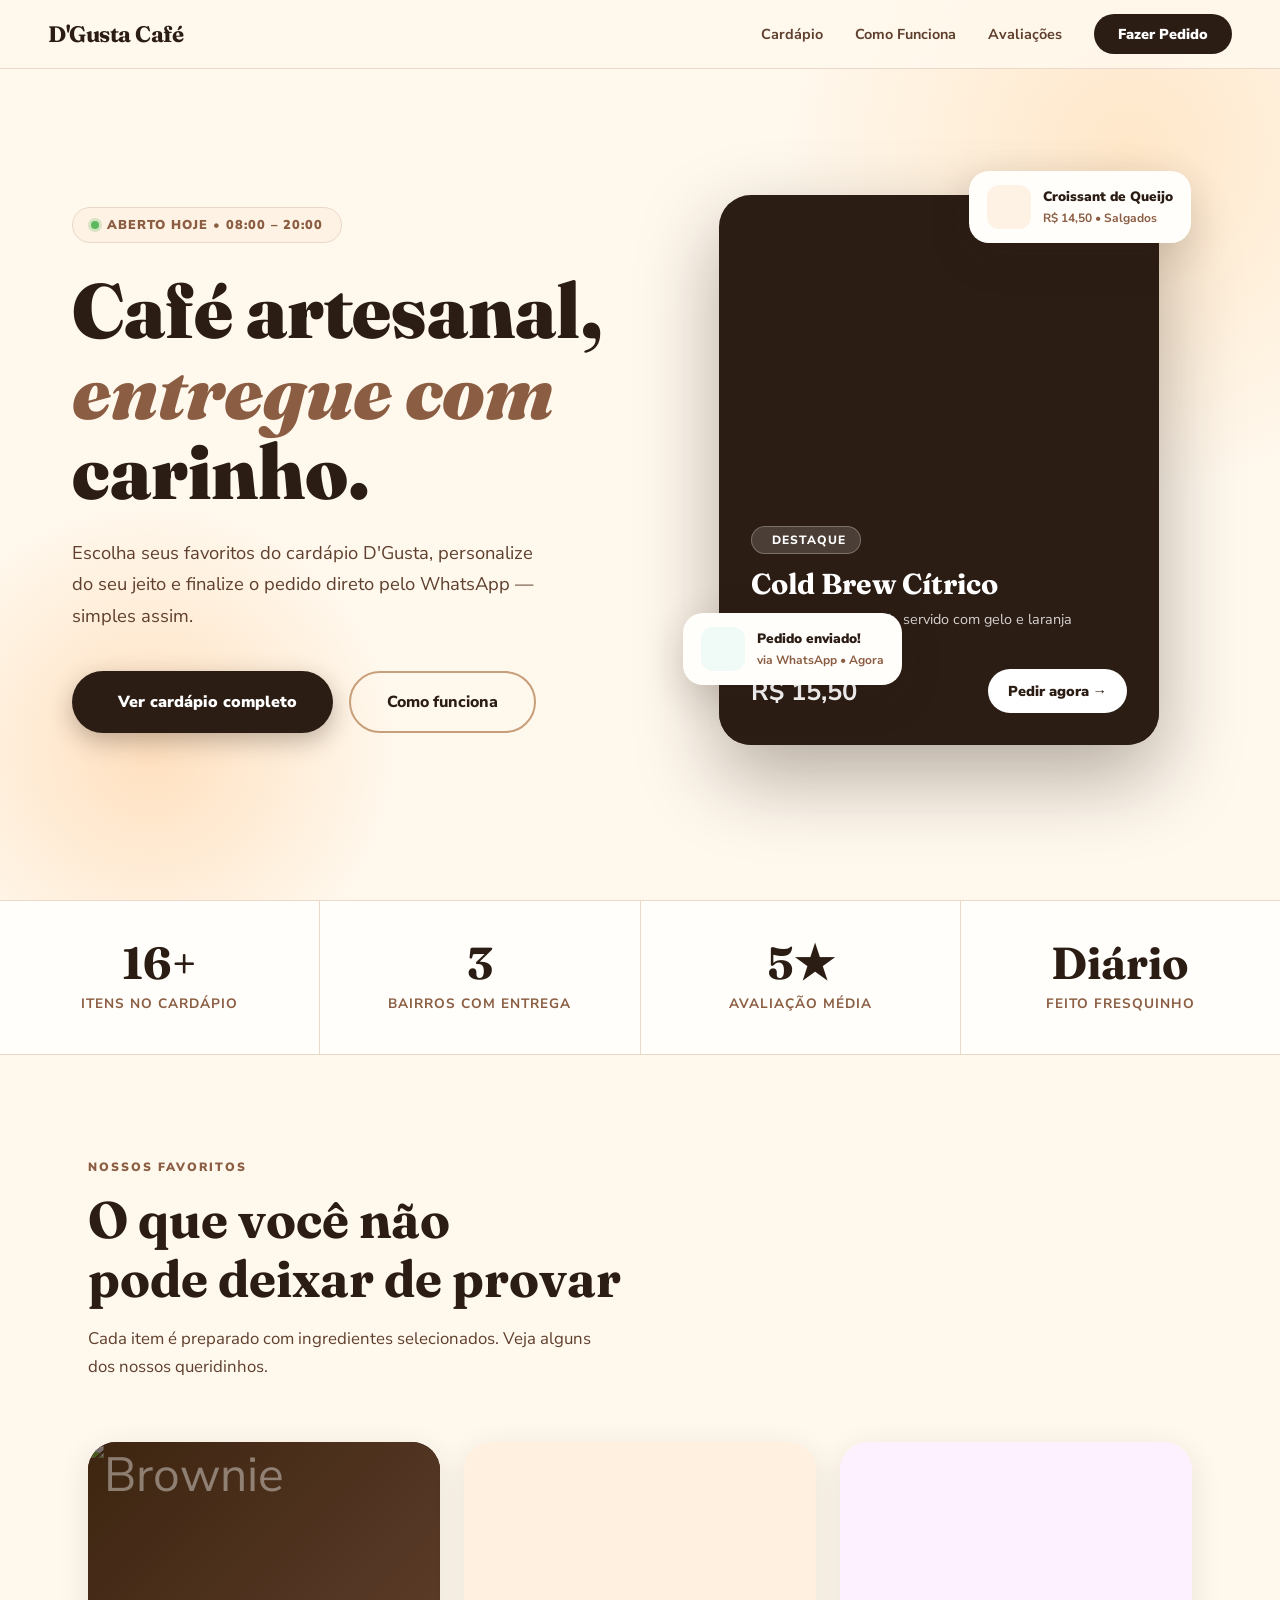
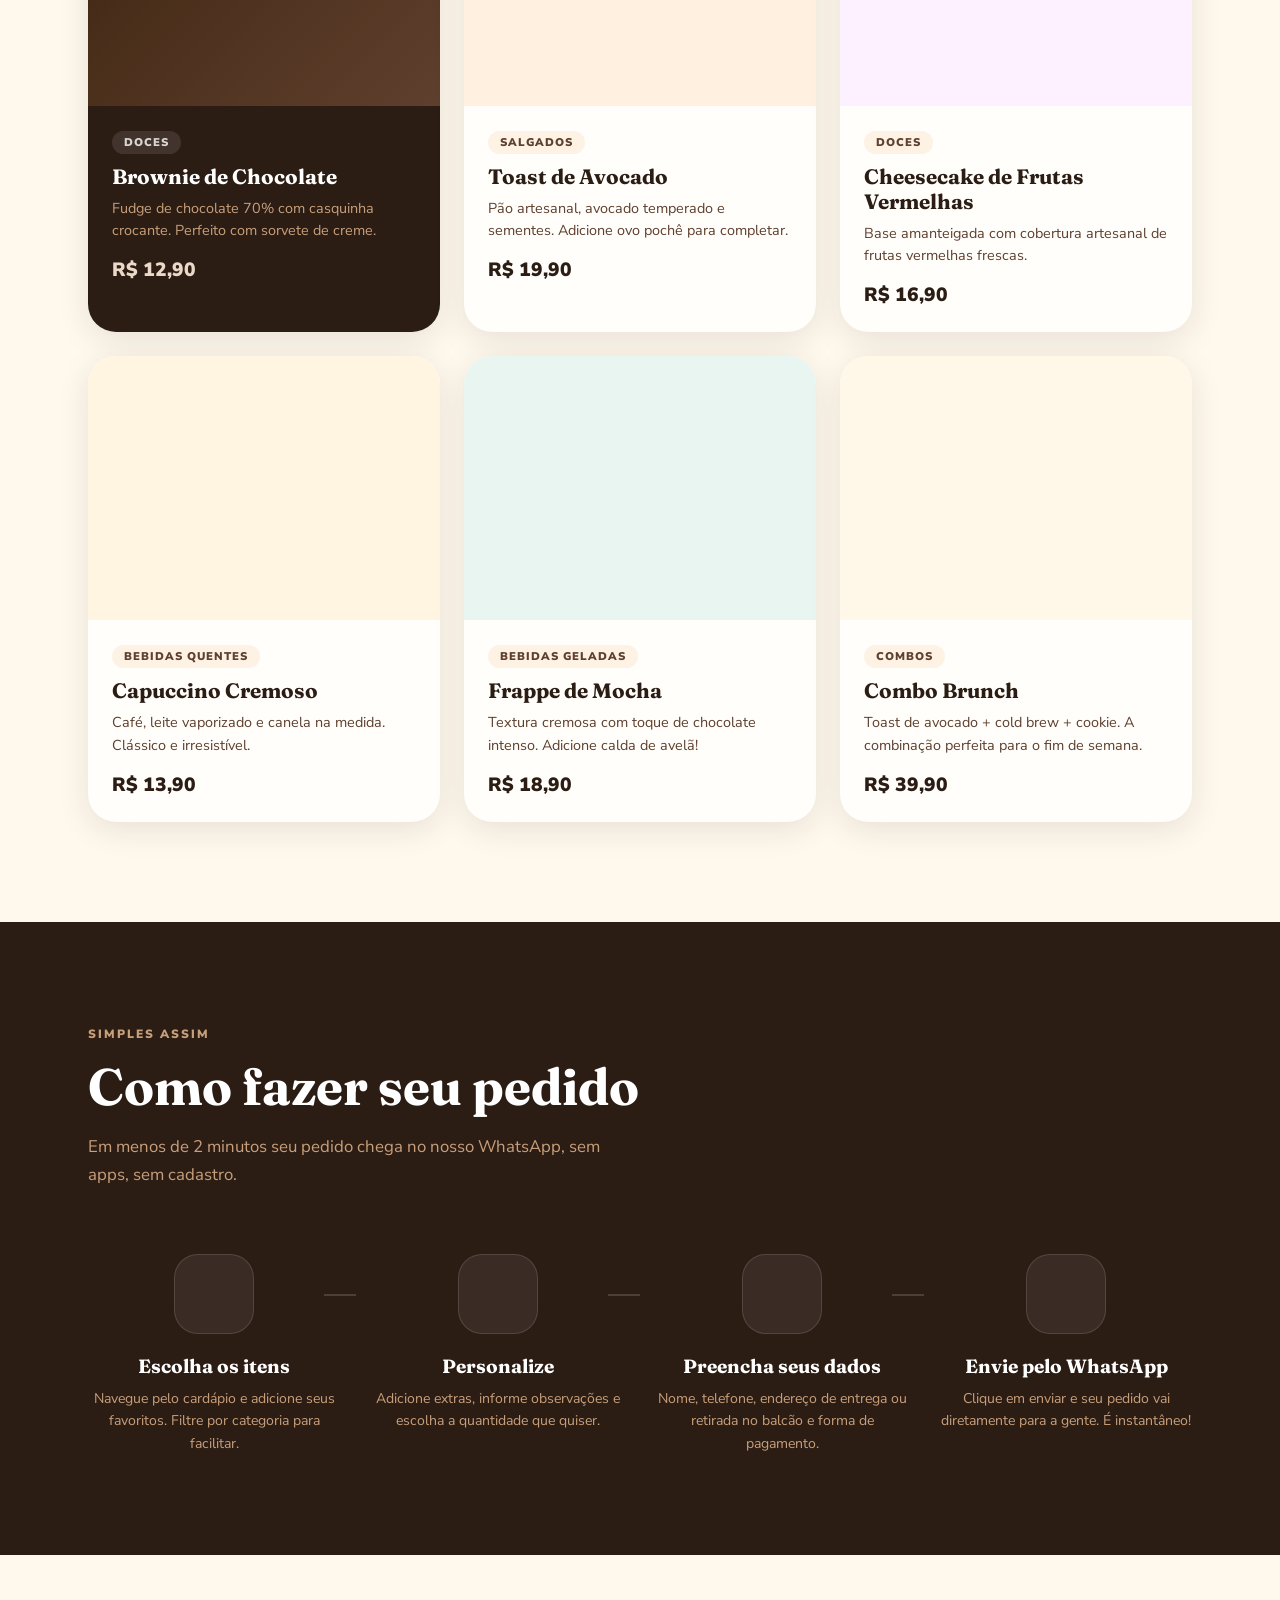
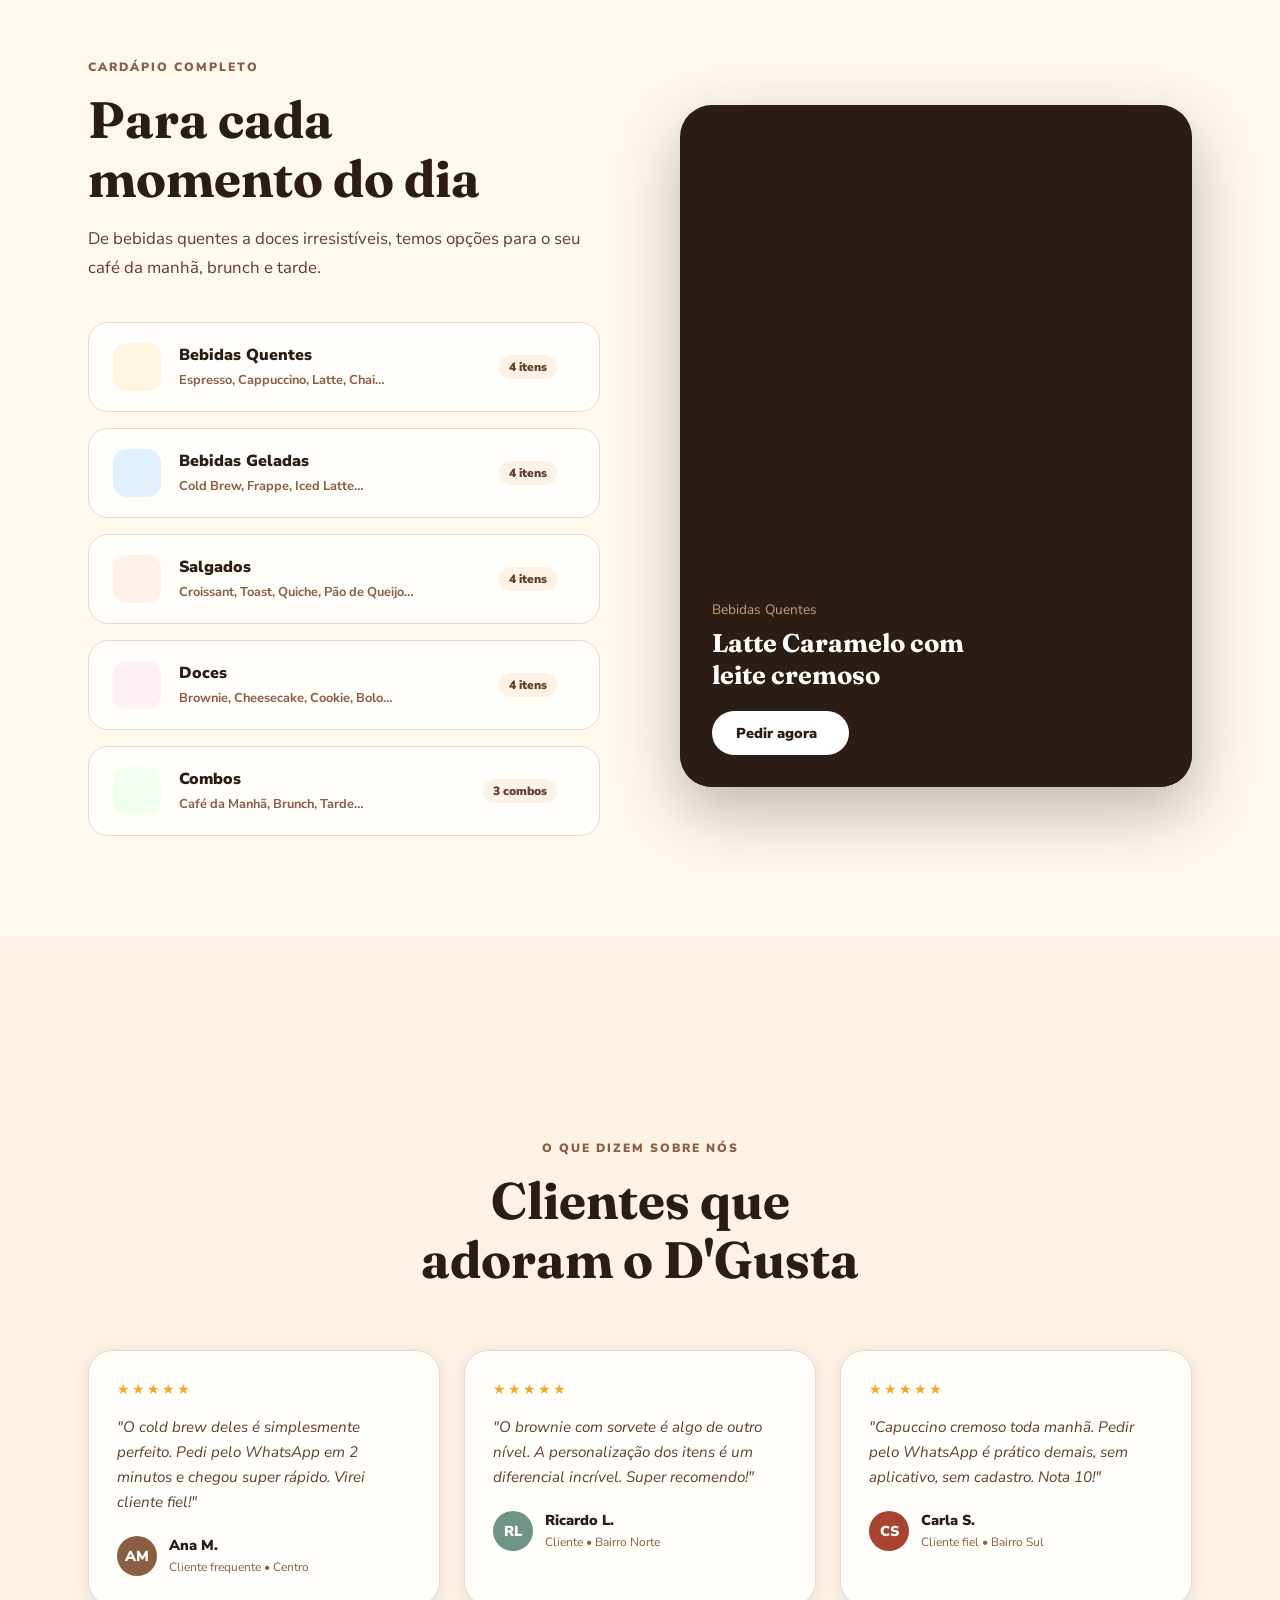
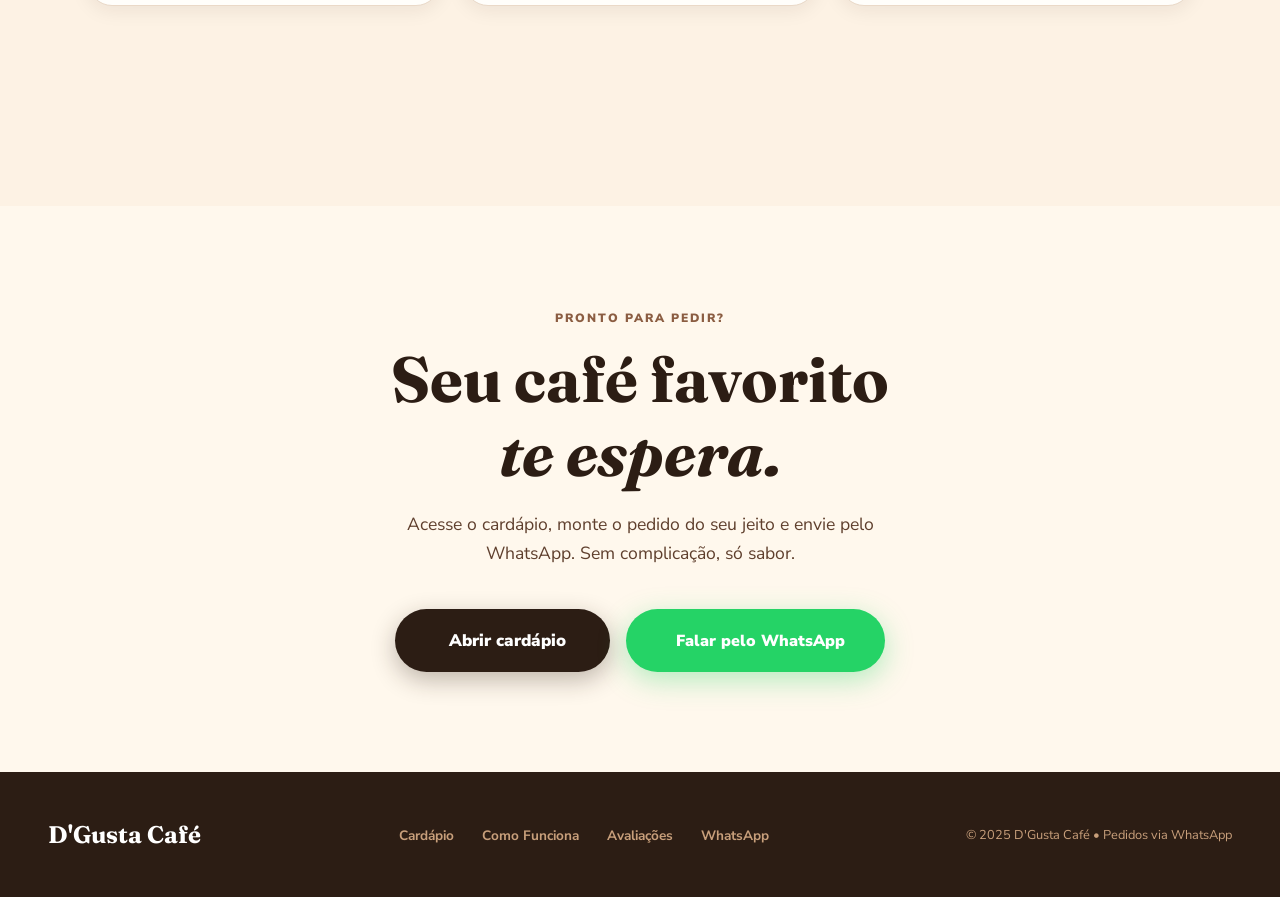
==== commit e49dc47f: "Correção de Modais, botões, troca de icones, paleta de botões, correção do script de limite de preço" ====
--- a/landing.html
+++ b/landing.html
@@ -41,7 +41,7 @@
       <div class="hero-card-stack">
         <div class="hero-main-card">
           <div class="hero-card-info">
-            <span class="tag">☕ Destaque</span>
+            <span class="tag"><i class="fa-solid fa-mug-hot"></i> Destaque</span>
             <h3>Cold Brew Cítrico</h3>
             <p>Extraído a frio por 16h, servido com gelo e laranja desidratada.</p>
             <div class="hero-card-price">
@@ -52,7 +52,7 @@
         </div>
 
         <div class="float-card">
-          <div class="float-icon" style="background:#fdf2e4;">🥐</div>
+          <div class="float-icon" style="background:#fdf2e4;"><i class="fa-solid fa-bread-slice"></i></div>
           <div class="float-text">
             <strong>Croissant de Queijo</strong>
             <span>R$ 14,50 • Salgados</span>
@@ -60,7 +60,7 @@
         </div>
 
         <div class="float-card">
-          <div class="float-icon" style="background:#f0faf6;">🟢</div>
+          <div class="float-icon" style="background:#f0faf6;"><i class="fa-brands fa-whatsapp"></i></div>
           <div class="float-text">
             <strong>Pedido enviado!</strong>
             <span>via WhatsApp • Agora</span>
@@ -103,7 +103,7 @@
         <div class="highlight-card featured reveal">
           <div class="highlight-img-placeholder" style="background: linear-gradient(135deg, #3d2510, #5f3f2d);">
             <img src="https://images.unsplash.com/photo-1572286258217-215cf8e2320d?w=400&q=80" alt="Brownie" style="width:100%;height:100%;object-fit:cover;position:absolute;inset:0;opacity:0.4;" />
-            🍫
+            <i class="fa-solid fa-cookie-bite"></i>
           </div>
           <div class="highlight-body">
             <span class="highlight-tag">Doces</span>
@@ -114,7 +114,7 @@
         </div>
 
         <div class="highlight-card reveal" style="transition-delay:.1s">
-          <div class="highlight-img-placeholder" style="background:#fff0e0; font-size:4rem;">🥑</div>
+          <div class="highlight-img-placeholder" style="background:#fff0e0; font-size:4rem;"><i class="fa-solid fa-seedling"></i></div>
           <div class="highlight-body">
             <span class="highlight-tag">Salgados</span>
             <h3>Toast de Avocado</h3>
@@ -124,7 +124,7 @@
         </div>
 
         <div class="highlight-card reveal" style="transition-delay:.2s">
-          <div class="highlight-img-placeholder" style="background:#fdf0ff; font-size:4rem;">🍰</div>
+          <div class="highlight-img-placeholder" style="background:#fdf0ff; font-size:4rem;"><i class="fa-solid fa-cake-candles"></i></div>
           <div class="highlight-body">
             <span class="highlight-tag">Doces</span>
             <h3>Cheesecake de Frutas Vermelhas</h3>
@@ -134,7 +134,7 @@
         </div>
 
         <div class="highlight-card reveal" style="transition-delay:.1s">
-          <div class="highlight-img-placeholder" style="background:#fff5e0; font-size:4rem;">☕</div>
+          <div class="highlight-img-placeholder" style="background:#fff5e0; font-size:4rem;"><i class="fa-solid fa-mug-hot"></i></div>
           <div class="highlight-body">
             <span class="highlight-tag">Bebidas Quentes</span>
             <h3>Capuccino Cremoso</h3>
@@ -144,7 +144,7 @@
         </div>
 
         <div class="highlight-card reveal" style="transition-delay:.2s">
-          <div class="highlight-img-placeholder" style="background:#e8f5f0; font-size:4rem;">🧋</div>
+          <div class="highlight-img-placeholder" style="background:#e8f5f0; font-size:4rem;"><i class="fa-solid fa-glass-water"></i></div>
           <div class="highlight-body">
             <span class="highlight-tag">Bebidas Geladas</span>
             <h3>Frappe de Mocha</h3>
@@ -154,7 +154,7 @@
         </div>
 
         <div class="highlight-card reveal" style="transition-delay:.3s">
-          <div class="highlight-img-placeholder" style="background:#fff8e8; font-size:4rem;">🥂</div>
+          <div class="highlight-img-placeholder" style="background:#fff8e8; font-size:4rem;"><i class="fa-solid fa-martini-glass-citrus"></i></div>
           <div class="highlight-body">
             <span class="highlight-tag">Combos</span>
             <h3>Combo Brunch</h3>
@@ -177,22 +177,22 @@
 
       <div class="steps">
         <div class="step reveal">
-          <div class="step-num">🛒</div>
+          <div class="step-num"><i class="fa-solid fa-cart-shopping"></i></div>
           <h4>Escolha os itens</h4>
           <p>Navegue pelo cardápio e adicione seus favoritos. Filtre por categoria para facilitar.</p>
         </div>
         <div class="step reveal" style="transition-delay:.1s">
-          <div class="step-num">✨</div>
+          <div class="step-num"><i class="fa-solid fa-wand-magic-sparkles"></i></div>
           <h4>Personalize</h4>
           <p>Adicione extras, informe observações e escolha a quantidade que quiser.</p>
         </div>
         <div class="step reveal" style="transition-delay:.2s">
-          <div class="step-num">📋</div>
+          <div class="step-num"><i class="fa-solid fa-clipboard-list"></i></div>
           <h4>Preencha seus dados</h4>
           <p>Nome, telefone, endereço de entrega ou retirada no balcão e forma de pagamento.</p>
         </div>
         <div class="step reveal" style="transition-delay:.3s">
-          <div class="step-num">💬</div>
+          <div class="step-num"><i class="fa-solid fa-message"></i></div>
           <h4>Envie pelo WhatsApp</h4>
           <p>Clique em enviar e seu pedido vai diretamente para a gente. É instantâneo!</p>
         </div>
@@ -203,7 +203,7 @@
   <!-- CARDÁPIO CATEGORIAS -->
   <section>
     <div class="section" style="padding-bottom: 100px;">
-      <div style="display:grid; grid-template-columns:1fr 1fr; gap:80px; align-items:center;">
+      <div class="menu-complete-layout" style="display:grid; grid-template-columns:1fr 1fr; gap:80px; align-items:center;">
         <div class="reveal">
           <span class="section-label">Cardápio completo</span>
           <h2 class="section-title">Para cada<br>momento do dia</h2>
@@ -211,7 +211,7 @@
 
           <div class="menu-categories" style="margin-top:40px;">
             <a href="index.html" class="menu-cat-item">
-              <div class="cat-icon" style="background:#fff5e0;">☕</div>
+              <div class="cat-icon" style="background:#fff5e0;"><i class="fa-solid fa-mug-hot"></i></div>
               <div class="cat-info">
                 <strong>Bebidas Quentes</strong>
                 <span>Espresso, Cappuccino, Latte, Chai…</span>
@@ -220,7 +220,7 @@
               <i class="fa-solid fa-arrow-right cat-arrow"></i>
             </a>
             <a href="index.html" class="menu-cat-item">
-              <div class="cat-icon" style="background:#e0f0ff;">🧊</div>
+              <div class="cat-icon" style="background:#e0f0ff;"><i class="fa-solid fa-glass-water"></i></div>
               <div class="cat-info">
                 <strong>Bebidas Geladas</strong>
                 <span>Cold Brew, Frappe, Iced Latte…</span>
@@ -229,7 +229,7 @@
               <i class="fa-solid fa-arrow-right cat-arrow"></i>
             </a>
             <a href="index.html" class="menu-cat-item">
-              <div class="cat-icon" style="background:#fff0e8;">🥐</div>
+              <div class="cat-icon" style="background:#fff0e8;"><i class="fa-solid fa-bread-slice"></i></div>
               <div class="cat-info">
                 <strong>Salgados</strong>
                 <span>Croissant, Toast, Quiche, Pão de Queijo…</span>
@@ -238,7 +238,7 @@
               <i class="fa-solid fa-arrow-right cat-arrow"></i>
             </a>
             <a href="index.html" class="menu-cat-item">
-              <div class="cat-icon" style="background:#fff0f5;">🍰</div>
+              <div class="cat-icon" style="background:#fff0f5;"><i class="fa-solid fa-cake-candles"></i></div>
               <div class="cat-info">
                 <strong>Doces</strong>
                 <span>Brownie, Cheesecake, Cookie, Bolo…</span>
@@ -247,7 +247,7 @@
               <i class="fa-solid fa-arrow-right cat-arrow"></i>
             </a>
             <a href="index.html" class="menu-cat-item">
-              <div class="cat-icon" style="background:#f0fff0;">🥂</div>
+              <div class="cat-icon" style="background:#f0fff0;"><i class="fa-solid fa-martini-glass-citrus"></i></div>
               <div class="cat-info">
                 <strong>Combos</strong>
                 <span>Café da Manhã, Brunch, Tarde…</span>
@@ -261,7 +261,7 @@
         <div class="menu-visual reveal" style="transition-delay:.2s">
           <div class="menu-big-card">
             <div class="menu-big-card-text">
-              <p>☕ Bebidas Quentes</p>
+              <p><i class="fa-solid fa-mug-hot"></i> Bebidas Quentes</p>
               <h3>Latte Caramelo com<br>leite cremoso</h3>
               <a href="index.html">Pedir agora <i class="fa-solid fa-arrow-right"></i></a>
             </div>
--- a/assets/styles/landing.css
+++ b/assets/styles/landing.css
@@ -22,7 +22,7 @@
       overflow-x: hidden;
     }
 
-    /* ── NAV ── */
+    /* NAV */
     nav {
       position: fixed;
       top: 0; left: 0; right: 0;
@@ -72,7 +72,7 @@
 
     .nav-cta:hover { background: var(--c700) !important; transform: translateY(-2px); }
 
-    /* ── HERO ── */
+    /* HERO */
     .hero {
       min-height: 100vh;
       display: grid;
@@ -243,7 +243,9 @@
     }
 
     .hero-card-info .tag {
-      display: inline-block;
+      display: inline-flex;
+      align-items: center;
+      gap: 6px;
       padding: 5px 14px;
       background: rgba(255,255,255,0.15);
       border: 1px solid rgba(255,255,255,0.25);
@@ -255,6 +257,14 @@
       margin-bottom: 12px;
     }
 
+    .hero-card-info .tag i,
+    .float-icon i,
+    .highlight-img-placeholder i,
+    .step-num i,
+    .cat-icon i {
+      line-height: 1;
+    }
+
     .hero-card-info h3 {
       font-family: 'Fraunces', serif;
       font-size: 1.8rem;
@@ -331,7 +341,7 @@
       font-weight: 700;
     }
 
-    /* ── STATS ── */
+    /* STATS */
     .stats {
       display: flex;
       justify-content: center;
@@ -368,7 +378,7 @@
       letter-spacing: 1px;
     }
 
-    /* ── SECTION WRAPPER ── */
+    /* SECTION WRAPPER */
     .section {
       max-width: 1200px;
       margin: 0 auto;
@@ -399,7 +409,7 @@
       max-width: 520px;
     }
 
-    /* ── DESTAQUES ── */
+    /* DESTAQUES */
     .highlights-grid {
       display: grid;
       grid-template-columns: repeat(3, 1fr);
@@ -488,7 +498,7 @@
     .highlight-card.featured p { color: var(--c300); }
     .highlight-card.featured .highlight-price { color: #ead9c8; }
 
-    /* ── COMO FUNCIONA ── */
+    /* COMO FUNCIONA */
     .how-section {
       background: var(--c900);
       color: #fff;
@@ -552,7 +562,7 @@
       line-height: 1.6;
     }
 
-    /* ── CARDÁPIO PREVIEW ── */
+    /* CARDÁPIO PREVIEW */
     .menu-preview {
       display: grid;
       grid-template-columns: 1fr 1fr;
@@ -565,6 +575,7 @@
       display: flex;
       flex-direction: column;
       gap: 16px;
+      width: 100%;
     }
 
     .menu-cat-item {
@@ -579,6 +590,7 @@
       transition: all 0.25s ease;
       text-decoration: none;
       color: var(--c900);
+      width: 100%;
     }
 
     .menu-cat-item:hover {
@@ -690,7 +702,7 @@
       font-size: 0.9rem;
     }
 
-    /* ── DEPOIMENTOS ── */
+    /* DEPOIMENTOS */
     .testimonials-bg {
       background: var(--cream);
       padding: 100px 0;
@@ -753,7 +765,7 @@
       color: var(--c500);
     }
 
-    /* ── CTA FINAL ── */
+    /* CTA FINAL */
     .cta-section {
       padding: 100px 48px;
       text-align: center;
@@ -795,7 +807,7 @@
 
     .btn-whatsapp:hover { transform: translateY(-4px); box-shadow: 0 16px 40px rgba(37,211,102,0.3); }
 
-    /* ── FOOTER ── */
+    /* FOOTER */
     footer {
       background: var(--c900);
       color: var(--c300);
@@ -834,7 +846,7 @@
       font-size: 0.8rem;
     }
 
-    /* ── ANIMATIONS ── */
+    /* ANIMATIONS */
     @keyframes fadeUp {
       from { opacity: 0; transform: translateY(28px); }
       to { opacity: 1; transform: translateY(0); }
@@ -856,10 +868,19 @@
       transform: translateY(0);
     }
 
-    /* ── RESPONSIVE ── */
+    /* RESPONSIVE */
     @media (max-width: 900px) {
       nav { padding: 16px 24px; }
       .nav-links { display: none; }
+
+      .menu-complete-layout {
+        grid-template-columns: 1fr !important;
+        gap: 32px !important;
+      }
+
+      .menu-complete-layout > div:first-child {
+        width: 100%;
+      }
 
       .hero {
         grid-template-columns: 1fr;
